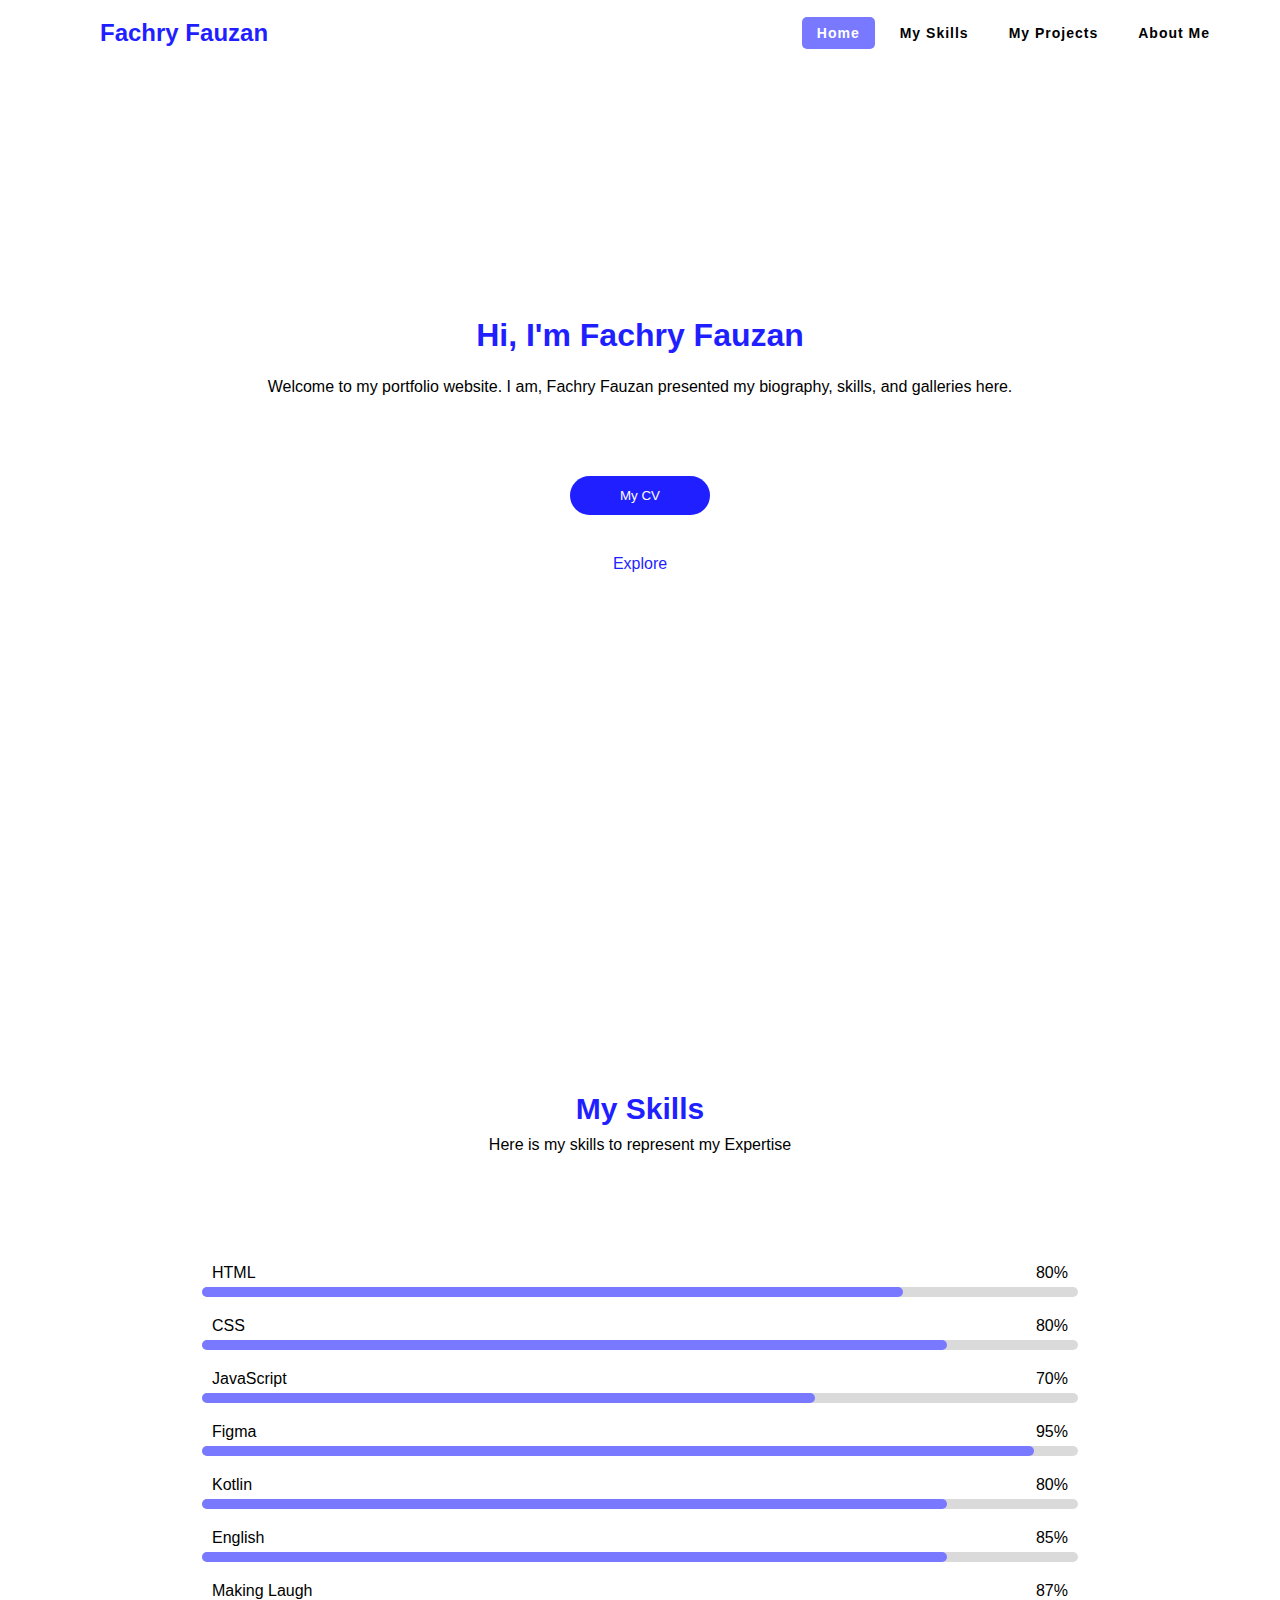
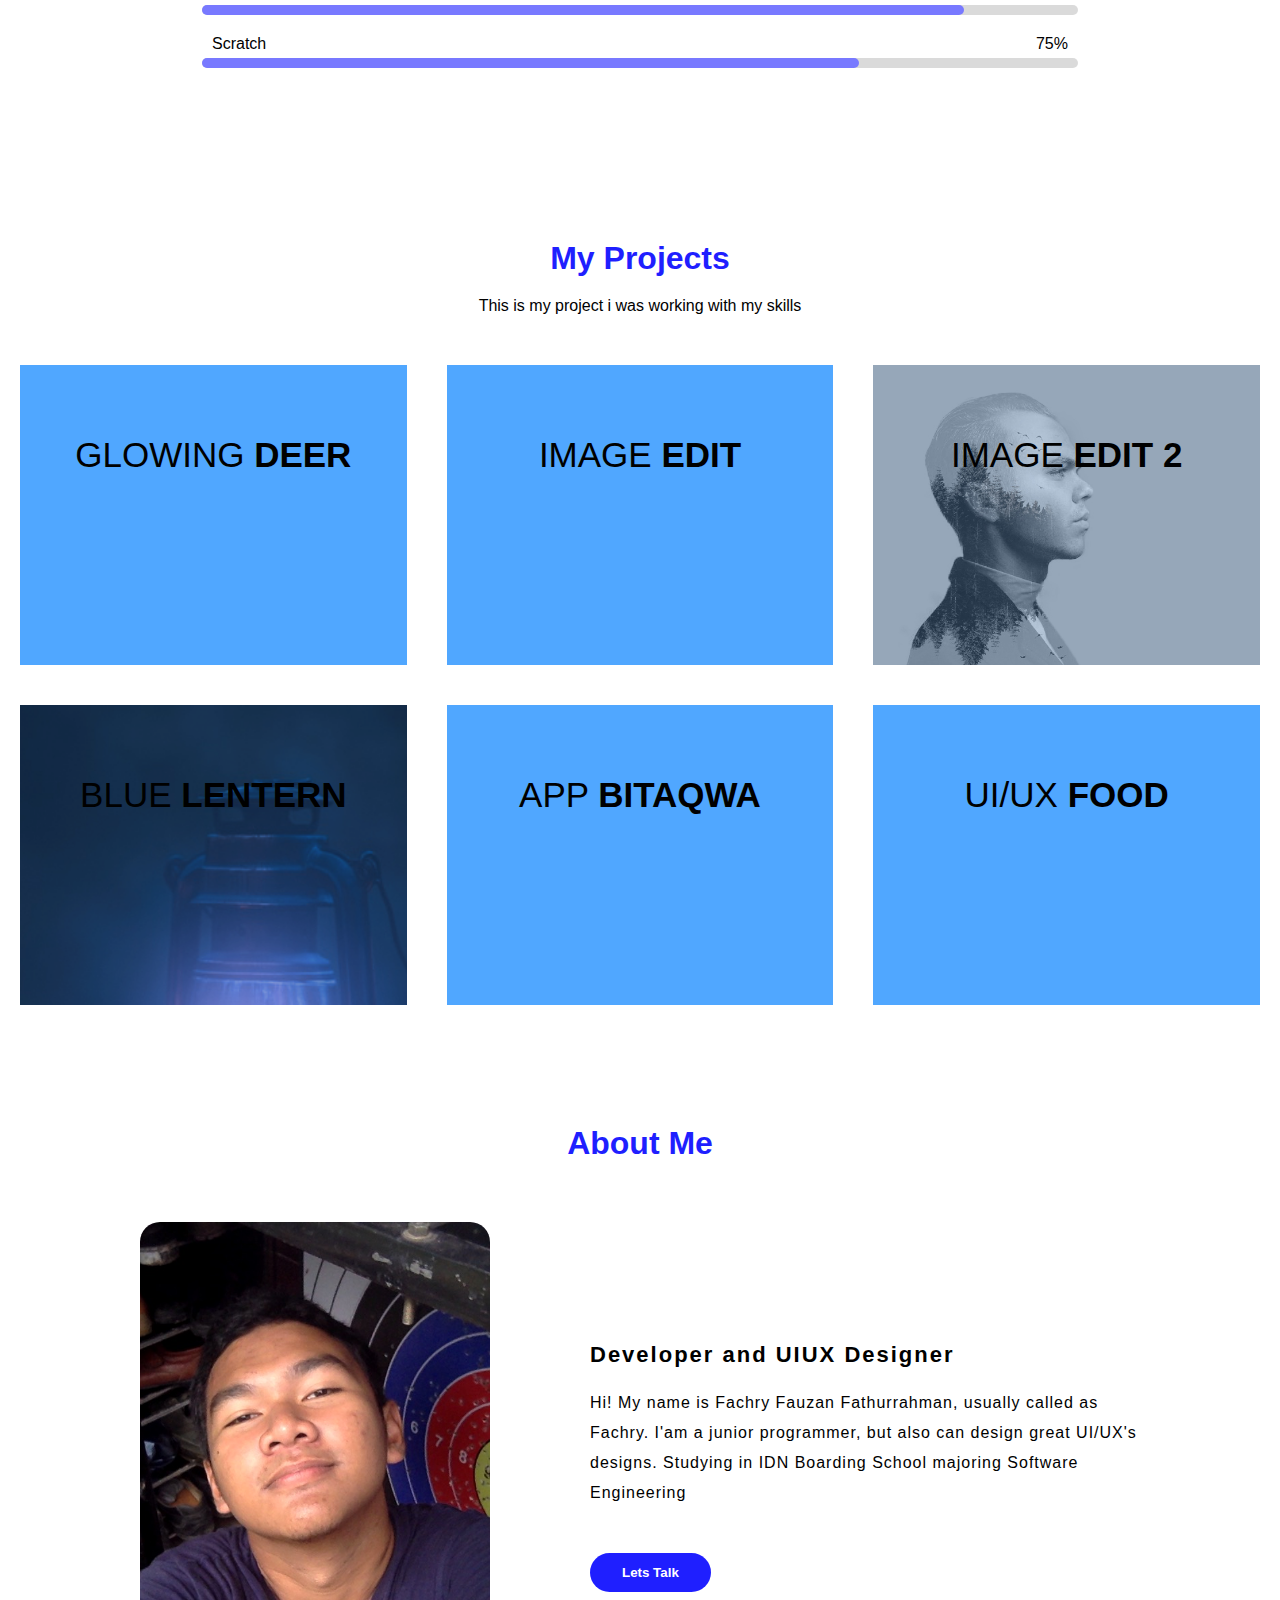
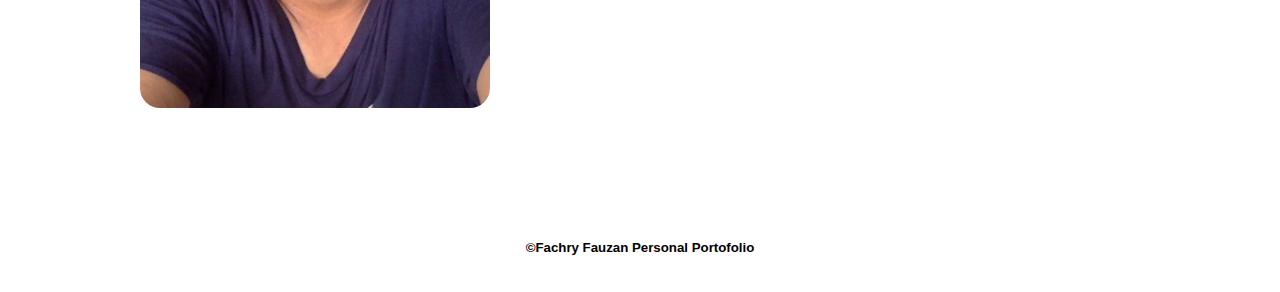
==== index.html @ 380371e7 "commit" ====
<!DOCTYPE html>
<html lang="en">
  <head>
    <meta charset="UTF-8" />
    <meta http-equiv="X-UA-Compatible" content="IE=edge" />
    <meta name="viewport" content="width=device-width, initial-scale=1.0" />
    <link rel="icon" type="image/x-icon" href="/img/logo.png" />
    <title>Porto Epep</title>

    <!-- connet to local css  -->
    <link rel="stylesheet" href="css/style.css" />

    <!-- Connecting & Installation Google Font -->
    <link rel="preconnect" href="https://fonts.googleapis.com" />
    <link rel="preconnect" href="https://fonts.gstatic.com" crossorigin />
    <link
      href="https://fonts.googleapis.com/css2?family=Roboto:wght@400;700&display=swap"
      rel="stylesheet"
    />

    <!-- ICONSCOUT -->
    <link
      rel="stylesheet"
      href="https://unicons.iconscout.com/release/v4.0.0/css/line.css"
    />
    <link
      rel="stylesheet"
      href="https://unicons.iconscout.com/release/v4.0.0/css/solid.css"
    />

    <!-- SWIPERJS -->
    <link
      rel="stylesheet"
      href="https://cdn.jsdelivr.net/npm/swiper@8/swiper-bundle.min.css"
    />
  </head>

  <body>
    <!-- navbar -->

    <nav>
      <div class="logo">
        <h2>Fachry Fauzan</h1>
      </div>
      <input type="checkbox" id="click" />
      <label for="click" class="menu-btn">
        <i class="fa-solid fa-bars"></i>
      </label>
      <ul>
        <li><a class="active" href="#">Home</a></li>
        <li><a href="#skill">My Skills</a></li>
        <li><a href="#projects">My Projects</a></li>
        <li><a href="#aboutme">About Me</a></li>
      </ul>
    </nav>

    <!-- end navbar -->

    <!-- header -->

    <header>
      <div class="bg-image"></div>
      <div class="container header__container">
        <div class="header__content">
          <h1 class="header__title">Hi, I'm Fachry Fauzan</h1>
          <p class="header__text">
            Welcome to my portfolio website. I am, Fachry Fauzan presented my
            biography, skills, and galleries here.
          </p>
          <div style="display: flex; flex-direction: column">
            <div>
              <button class="btn__cv">
                <a href="img/my_vc.png" id="cv" download="CV.png">My CV</a>
              </button>
            </div>

            <a href="#skill" class="btn__next" style="padding: 10px">Explore</a>
          </div>
        </div>
      </div>
    </header>

    <!-- end header -->

    <!-- My skills  -->

    <div class="skills_section" id="skill">
      <div class="skills_head" style="padding-top: 140px;">
        <div id="myskills"></div>
        <h1 style="padding-top: 20px">My Skills</h1>
        <p>Here is my skills to represent my Expertise</p>
      </div>

      <div class="skills_main">
        <div class="skill_bar">
          <div class="info">
            <p>HTML</p>
            <p>80%</p>
          </div>
          <div class="bar">
            <span class="html"></span>
          </div>
        </div>
        <div class="skill_bar">
          <div class="info">
            <p>CSS</p>
            <p>80%</p>
          </div>
          <div class="bar">
            <span class="css"></span>
          </div>
        </div>
        <div class="skill_bar">
          <div class="info">
            <p>JavaScript</p>
            <p>70%</p>
          </div>
          <div class="bar">
            <span class="js"></span>
          </div>
        </div>
        <div class="skill_bar">
          <div class="info">
            <p>Figma</p>
            <p>95%</p>
          </div>
          <div class="bar">
            <span class="figma"></span>
          </div>
        </div>
        <div class="skill_bar">
          <div class="info">
            <p>Kotlin</p>
            <p>80%</p>
          </div>
          <div class="bar">
            <span class="kotlin"></span>
          </div>
        </div>
        <div class="skill_bar">
          <div class="info">
            <p>English</p>
            <p>85%</p>
          </div>
          <div class="bar">
            <span class="english"></span>
          </div>
        </div>
        <div class="skill_bar">
          <div class="info">
            <p>Making Laugh</p>
            <p>87%</p>
          </div>
          <div class="bar">
            <span class="laugh"></span>
          </div>
        </div>
        <div class="skill_bar">
          <div class="info">
            <p>Scratch</p>
            <p>75%</p>
          </div>
          <div class="bar">
            <span class="scratch"></span>
          </div>
        </div>
      </div>
    </div>

    <!-- my projects  -->

    <!--image card layout start-->

    <div class="imgcard__container">
      <div class="imgcard__header" style="margin-top: 30px;">
        <div id="projects"></div>
        <h1 style="padding-top: 100px">My Projects</h1>
        
        <p>This is my project i was working with my skills</p>
      </div>
      <!--image row start-->

      <div class="row">
        <!--image card start-->

        <div class="image">
          <img src="./img/glowing_rusa.jpg" alt="" class="img__content1" />
          <div class="details">
            <h2>Glowing <span>Deer</span></h2>
            <p>
              I made this "Glowing Deer" project using Photoshop. why is it
              called "Glowing Rusa"?, because its horns are glowing
            </p>
            <!-- <div class="more">
              <a href="#" class="read-more">Read <span>More</span></a>
              <div class="icon-links">
                <a href="#"><i class="fas fa-heart"></i></a>
                <a href="#"><i class="fas fa-eye"></i></a>
                <a href="#"><i class="fas fa-paperclip"></i></a>
              </div>
            </div> -->
          </div>
        </div>

        <!--image card end-->

        <!--image card start-->

        <div class="image">
          <img src="img/tortoise.jpg" alt="" class="img__content2" />
          <div class="details">
            <h2>Image <span>Edit</span></h2>
            <p>
              I made this one also in Photoshop. This one is pretty hard to do
              because you have to use many layers.
            </p>
            <!-- <div class="more">
              <a href="#" class="read-more">Read <span>More</span></a>
              <div class="icon-links">
                <a href="#"><i class="fas fa-heart"></i></a>
                <a href="#"><i class="fas fa-eye"></i></a>
                <a href="#"><i class="fas fa-paperclip"></i></a>
              </div>
            </div> -->
          </div>
        </div>

        <!--image card end-->

        <!--image card start-->

        <div class="image">
          <img src="img/projek_banyu.jpg" alt="" class="img__content3" />
          <div class="details">
            <h2>Image <span>Edit 2</span></h2>
            <p>
              Another Photoshop project. My friend teached me nd my other
              friends how to edit like this.
            </p>
            <!-- <div class="more">
              <a href="#" class="read-more">Read <span>More</span></a>
              <div class="icon-links">
                <a href="#"><i class="fas fa-heart"></i></a>
                <a href="#"><i class="fas fa-eye"></i></a>
                <a href="#"><i class="fas fa-paperclip"></i></a>
              </div>
            </div> -->
          </div>
        </div>
        <!--image card end-->
      </div>
      <!--image row end-->
      <!--image row start-->
      <div class="row">
        <!--image card start-->
        <div class="image">
          <img src="img/lentern.jpg" alt="" class="img__content4" />
          <div class="details">
            <h2>Blue <span>Lentern</span></h2>
            <p>
              Yep, another Photoshop, but not like others. This one is very easy
              to do.
            </p>
            <!-- <div class="more">
              <a href="#" class="read-more">Read <span>More</span></a>
              <div class="icon-links">
                <a href="#"><i class="fas fa-heart"></i></a>
                <a href="#"><i class="fas fa-eye"></i></a>
                <a href="#"><i class="fas fa-paperclip"></i></a>
              </div>
            </div> -->
          </div>
        </div>
        <!--image card end-->
        <!--image card start-->
        <div class="image">
          <img src="5.jpg" alt="" class="img__content5" />
          <div class="details">
            <h2>App <span>Bitaqwa</span></h2>
            <p>
              I made this in Android Studio, with Kotlin as the language of it.
              This thing is pretty hard to do.
            </p>
            <!-- <div class="more">
              <a href="#" class="read-more">Read <span>More</span></a>
              <div class="icon-links">
                <a href="#"><i class="fas fa-heart"></i></a>
                <a href="#"><i class="fas fa-eye"></i></a>
                <a href="#"><i class="fas fa-paperclip"></i></a>
              </div>
            </div> -->
          </div>
        </div>
        <!--image card end-->
        <!--image card start-->
        <div class="image">
          <img src="6.jpg" alt="" class="img__content6" />
          <div class="details">
            <h2>UI/UX <span>Food</span></h2>
            <p>
              I made this UI/UX design in Figma. This project was won a UI/UX
              Design Competition in my school.
            </p>
            <!-- <div class="more">
              <a href="#" class="read-more">Read <span>More</span></a>
              <div class="icon-links">
                <a href="#"><i class="fas fa-heart"></i></a>
                <a href="#"><i class="fas fa-eye"></i></a>
                <a href="#"><i class="fas fa-paperclip"></i></a>
              </div>
            </div> -->
          </div>
        </div>
        <!--image card end-->
      </div>
      <!--image row end-->
    </div>
    <!--image card layout end-->

    <!-- about me  -->

    <section class="about">
      
      <div id="aboutme"></div>
        <h1 style="display: flex; justify-content: center; font-size: 32px;
  color: var(--color-primary); margin-top: 30px; margin-bottom: 20px; padding-top: 70px;">About Me</h1>
      </div>
      <div class="aboutmain">
        <div class="img__about">
          <img src="./img/gantengbet.png" alt="Handsome" />
        </div>
        <div class="about__text">
          <h5 class="arc">Developer and UIUX Designer</h5>
          <p class="ff">
            Hi! My name is Fachry Fauzan Fathurrahman, usually called as Fachry.
            I'am a junior programmer, but also can design great UI/UX's designs.
            Studying in IDN Boarding School majoring Software Engineering
          </p>
          <button class="btn__letstalk" type="button" id="btn">
            <a href="https://wa.me/6281222199154?texe=halo+nama+saya+Fachry"
              >Lets Talk</a
            >
          </button>
        </div>
      </div>
    </section>

    <script src="/js/main.js"></script>
    <script src="https://kit.fontawesome.com/2e2fa23b00.js" crossorigin="anonymous"></script>

    <footer class="footer">
    <h5>©Fachry Fauzan Personal Portofolio</h5>
  </footer>

  </body>

  <script src="/js/main.js"></script>
    <script src="https://kit.fontawesome.com/2e2fa23b00.js" crossorigin="anonymous"></script>
  
</html>
---- css/style.css ----
* {
  margin: 0;
  padding: 0;
  border: 0;
  outline: 0;
  scroll-behavior: smooth;
  list-style: none;
  text-decoration: none;
  box-sizing: border-box;
}

html {
  scroll-behavior: smooth;
}

:root {
  --color-primary: #1f1fff;
  --color-lightblue: #7879ff;
  --color-bg1: #f2f2ff;
  --color-bg2: #ffffff;

  transition: all 500ms ease;
}

.container {
  width: 85%;
  margin: 0 auto;
}

/* global style  */

body {
  font-family: "Poppins", sans-serif;
  color: black;
  background: var(--color-bg2);
}

h1,
h2,
h3,
h4,
p,
a {
  color: black;
}

/* end global style  */

/* nav  */

.logo h2 {
  font-size: 1.5rem;
  color: var(--color-primary);
}
nav {
  display: flex;
  height: 65px;
  width: 100%;
  background: white;
  align-items: center;
  justify-content: space-between;
  padding: 0 50px 0 100px;
  flex-wrap: wrap;
  z-index: 10;
  position: fixed;
}
nav .logo {
  color: #fff;
  font-size: 25px;
  font-weight: 600;
}
nav ul {
  display: flex;
  flex-wrap: wrap;
  list-style: none;
}
nav ul li {
  margin: 0 5px;
}
nav ul li a {
  color: black;
  text-decoration: none;
  font-size: 14px;
  font-weight: 600;
  padding: 8px 15px;
  border-radius: 5px;
  letter-spacing: 1px;
  transition: all 0.3s ease;
}
nav ul li a.active,
nav ul li a:hover {
  color: white;
  background: var(--color-lightblue);
}
nav .menu-btn i {
  color: var(--color-primary);
  font-size: 22px;
  cursor: pointer;
  display: none;
}
input[type="checkbox"] {
  display: none;
}
@media (max-width: 912px) {
  nav {
    padding: 0 40px 0 50px;
  }
}
@media (max-width: 768px) {
  nav .menu-btn i {
    display: block;
  }
  #click:checked ~ .menu-btn i:before {
    content: "\f00d";
  }
  nav ul {
    position: fixed;
    top: 80px;
    left: -100%;
    background: white;
    height: 100vh;
    width: 100%;
    text-align: center;
    display: block;
    transition: all 0.3s ease;
    z-index: 9999;
  }
  #click:checked ~ ul {
    left: 0;
  }
  nav ul li {
    width: 100%;
    margin: 40px 0;
  }
  nav ul li a {
    width: 100%;
    margin-left: -100%;
    display: block;
    font-size: 20px;
    transition: 0.6s cubic-bezier(0.68, -0.55, 0.265, 1.55);
  }
  #click:checked ~ ul li a {
    margin-left: 0px;
  }
  nav ul li a.active,
  nav ul li a:hover {
    background: none;
    color: var(--color-lightblue);
  }
}

@media (max-width: 480px) {
  nav {
    position: fixed;
  }
  nav ul {
    height: 100%;
  }
}

/* header  */

header {
  background: var(--color-bg2);
  display: flex;
  align-items: center;
  justify-content: center;
  height: 100vh;
}

.header__container {
  position: absolute;
  width: 100%;
  padding: 40px;
  text-align: center;
}

.header__title {
  color: var(--color-primary);
  font-size: 2rem;
  font-weight: bold;
  margin-bottom: 1.5rem;
}

.header__text {
  font-size: 1rem;
  margin-bottom: 5rem;
  text-align: center;
}

@media screen and (max-width: 768px) {
  p.ff {
    padding-right: 20px;
    font
  }

}

@media screen and (max-width: 480px) {
  header {
    height: 150vh;
  }
  
}

.btn__cv {
  padding: 12px 50px;
  border-radius: 30px;
  background-color: var(--color-primary);
  margin-bottom: 30px;
}

.btn__cv a{
  color: white;
  
}

.btn__next {
  color: var(--color-primary);
}

/* end header  */

/* my skills  */

.skills_section {
  width: 100%;
  height: 90vh;
  padding: 20px 15%;
  background-color: var(--color-bg2);
  display: flex;
  align-items: center;
  justify-content: center;
  flex-direction: column;
}
.skills_head {
  width: 100%;
  margin-bottom: 100px;
  display: grid;
  place-items: center;
  text-align: center;
}
.skills_head h1 {
  color: var(--color-primary);
  font-size: 30px;
  margin-bottom: 10px;
}
.skill_bar {
  padding: 10px;
}
.skills_main {
  width: 100%;
}
.skills_main .skill_bar .info {
  display: flex;
  justify-content: space-between;
  align-items: center;
  padding: 0 10px;
}
.skill_bar .info p:nth-child(2) {
  font-weight: 500;
}
.skill_bar .bar {
  width: 100%;
  height: 10px;
  background-color: rgba(0, 0, 0, 0.144);
  border-radius: 25px;
  margin-top: 5px;
  position: relative;
}
.skill_bar .bar span {
  width: 50%;
  height: 100%;
  position: absolute;
  background-color: var(--color-lightblue);
  border-radius: 25px;
}
.skill_bar .bar .html {
  width: 80%;
  animation: html 2s;
}
@keyframes html {
  0% {
    width: %;
  }
  100% {
    width: 100%;
  }
}
.skill_bar .bar .css {
  width: 85%;
  animation: css 2s;
}
@keyframes css {
  0% {
    width: 0%;
  }
  100% {
    width: 80%;
  }
}
.skill_bar .bar .js {
  width: 70%;
  animation: sass 2s;
}
@keyframes sass {
  0% {
    width: 0%;
  }
  100% {
    width: 70%;
  }
}
.skill_bar .bar .figma {
  width: 95%;
  animation: css 2s;
}
@keyframes js {
  0% {
    width: 0%;
  }
  100% {
    width: 95%;
  }
}
.skill_bar .bar .kotlin {
  width: 85%;
  animation: react 2s;
}
@keyframes react {
  0% {
    width: 0%;
  }
  100% {
    width: 85%;
  }
}
.skill_bar .bar .english {
  width: 85%;
  animation: node 2s;
}
@keyframes node {
  0% {
    width: 0%;
  }
  100% {
    width: 85%;
  }
}
.skill_bar .bar .laugh {
  width: 87%;
  animation: express 2s;
}
@keyframes express {
  0% {
    width: 0%;
  }
  100% {
    width: 87%;
  }
}
.skill_bar .bar .scratch {
  width: 75%;
  animation: mongo 2s;
}
@keyframes mongo {
  0% {
    width: 0%;
  }
  100% {
    width: 75%;
  }
}

/* my projects  */

.imgcard__header {
  width: 100%;
  margin-bottom: 30px;
  display: grid;
  place-items: center;
  text-align: center;
}

.imgcard__header h1 {
  margin-bottom: 20px;
  color: var(--color-primary);
  display: grid;
  place-items: center;
  text-align: center;
}

.img__content1 {
  height: auto;
  width: 460px;
}

.img__content2 {
  height: auto;
  width: 460px;
}

.img__content3 {
  height: auto;
  width: 460px;
}

.img__content4 {
  height: auto;
  width: 460px;
}

.row {
  width: 100%;
  display: flex;
  justify-content: center;
  flex-wrap: wrap;
}

.image {
  background: #50a7ff;
  position: relative;
  flex: 1;
  max-width: 460px;
  height: 300px;
  margin: 20px;
  overflow: hidden;
}

.image img {
  opacity: 0.8;
  position: relative;
  vertical-align: top;
  transition: 0.6s;
  transition-property: opacity;
}

.image:hover img {
  opacity: 1;
}

.image .details {
  position: absolute;
  top: 0;
  right: 0;
  color: #fff;
  width: 100%;
  height: 100%;
}

.image .details h2 {
  text-align: center;
  font-size: 35px;
  text-transform: uppercase;
  font-weight: 300;
  margin-top: 70px;
  transition: 0.4s;
  transition-property: transform;
}

.image .details h2 span {
  font-weight: 900;
}

.image:hover .details h2 {
  transform: translateY(-30px);
}

.image .details p {
  margin: 30px 30px 0 30px;
  font-size: 18px;
  font-weight: 600;
  text-align: center;
  opacity: 0;
  transition: 0.6s;
  transition-property: opacity, transform;
}

.image:hover .details p {
  opacity: 1;
  transform: translateY(-40px);
}

.more {
  position: absolute;
  background: rgba(255, 255, 255, 0.8);
  width: 100%;
  display: flex;
  justify-content: space-between;
  align-items: center;
  padding: 15px;
  bottom: -60px;
  transition: 0.6s;
  transition-property: bottom;
}

.image:hover .more {
  bottom: 0;
}

.more .read-more {
  color: #000;
  text-decoration: none;
  font-size: 20px;
  font-weight: 500;
  text-transform: uppercase;
}

.more .read-more span {
  font-weight: 900;
}

.more .icon-links i {
  color: #000;
  font-size: 20px;
}

.more .icon-links a:not(:last-child) i {
  margin-right: 20px;
}

/* Responsive CSS */

@media (max-width: 912px) {
  .html {
    width: 100%;
  }
  .image {
    flex: 100%;
    max-width: 480px;
  }
}

@media (max-width: 480px) {
  .html {
    width: max-content;
  }
  .image .details p {
    font-size: 16px;
  }

  .more .read-more,
  .more .icon-links a i {
    font-size: 18px;
  }
}

/* certifications 

.certifications__header {
  margin-top: 60px;
  width: 100%;
  margin-bottom: 100px;
  display: grid;
  place-items: center;
  text-align: center;
}

.certifications__header h1 {
  color: var(--color-primary);
  margin-bottom: 30px;
  display: grid;
  place-items: center;
  text-align: center;
}

.slider {
  width: 800px;
  height: 500px;
  border-radius: 10px;
  overflow: hidden;
}

.slides {
  width: 500%;
  height: 500px;
  display: flex;
}

.slides input {
  display: none;
}
.gerak {
  height: 100vh;
  display: flex;
  flex-direction: row;
  justify-content: center;
  margin-bottom: 50px;
}

.slide {
  width: 20%;
  transition: 2s;
}

.slide img {
  width: 800px;
  height: 500px;
}

/*css for manual slide navigation*/

/* .navigation-manual {
  position: absolute;
  width: 800px;
  margin-top: -40px;
  display: flex;
  justify-content: center;
}

.manual-btn {
  border: 2px solid #40d3dc;
  padding: 5px;
  border-radius: 10px;
  cursor: pointer;
  transition: 1s;
}

.manual-btn:not(:last-child) {
  margin-right: 40px;
}

.manual-btn:hover {
  background: #40d3dc;
}

#radio1:checked ~ .first {
  margin-left: 0;
}

#radio2:checked ~ .first {
  margin-left: -20%;
}

#radio3:checked ~ .first {
  margin-left: -40%;
}

#radio4:checked ~ .first {
  margin-left: -60%;
} */

/*css for automatic navigation*/

/* .navigation-auto {
  position: absolute;
  display: flex;
  width: 800px;
  justify-content: center;
  margin-top: 460px;
}

.navigation-auto div {
  border: 2px solid #40d3dc;
  padding: 5px;
  border-radius: 10px;
  transition: 1s;
}

.navigation-auto div:not(:last-child) {
  margin-right: 40px;
}

#radio1:checked ~ .navigation-auto .auto-btn1 {
  background: #40d3dc;
}

#radio2:checked ~ .navigation-auto .auto-btn2 {
  background: #40d3dc;
}

#radio3:checked ~ .navigation-auto .auto-btn3 {
  background: #40d3dc;
} */
*/

/* #radio4:checked ~ .navigation-auto .auto-btn4 {
  background: #40d3dc;
} */




.about__text {
  font-size: 50px;
}

.about img {
  height: auto;
  width: 350px;
  border-radius: 20px;
  transition: var(--transition);
}

.about img:hover {
  transform: scale(1.1);
  transition: all ease-in-out 0.3s;
}

.about__text {
  width: 550px;
}

.about__text h1 {
  color: var(--color-primary);
  font-size: 40px;
  margin-bottom: 40px;
}

.about__text h5 {
  font-size: 22px;
  margin-bottom: 20px;
  letter-spacing: 2px;
}

.about__text p {
  font-size: 16px;
  margin-bottom: 45px;
  letter-spacing: 1px;
  line-height: 30px;
}

.aboutmain {
  width: 1100px;
  max-width: 100%;
  padding: 40px 0px;
  margin: auto;
  justify-content: space-around;
  display: flex;
  align-items: center;
  margin-bottom: 50px;
}

.btn__letstalk {
  background: var(--color-primary);
  text-decoration: none;
  border: 2px solid transparent;
  font-weight: bold;
  padding: 10px 30px;
  border-radius: 30px;
  transition: 0.4s;
}

.btn__letstalk a {
  color: white;
}

.btn__letstalk:hover {
  color: var(--color-primary);
  background: transparent;
  border: 2px solid var(--color-primary);
  cursor: pointer;
}

.btn__letstalk:hover a {
  color: var(--color-primary);
}

.footer {
  height: 10vh;
  width: auto;
  align-content: center;
  justify-content: center;
}

.footer h5 {
  display: flex;
  flex-direction: row;
  justify-content: center;
}

@media screen and (max-width: 912px) {
  .about {
    margin-top: 30px;
    margin-bottom: 30px;
  }
  #aboutme h1 {
    
    font-size: 32px;
    color: var(--color-primary);
    margin-bottom: 20px;
  }
  h1 {
    justify-items: center;
  }
  .aboutmain {
    gap: 30px;
  }
  p.ff {
    padding-right: 20px;
  }
  .img__about {
    margin-left: 30px;
  }
}

@media screen and (max-width: 768px) {

  #aboutme h1 {
  display: grid;
  place-items: center;
  text-align: center;
  font-size: 32px;
  color: var(--color-primary);
  margin-bottom: 20px;
  }

  .img__about {
  }
  .aboutmain {
    gap: 30px;
  }
  h5.arc {
    font-size: 18px;
  }

  p.ff {
    font-size: 14px;
  }


  
}

@media screen and (max-width: 480px) {
  .logo {
    font-size: 1rem;
  }
  html {
    width: 130%;
  }

  .toggle {
    width: 20px;
  }

  .aboutmain {
    display: flex;
    flex-direction: column;
  }
  .ff {
    display: flex;
    flex-direction: row;
    text-align: center;
    padding: 30px;
  }
  .arc {
    display: flex;
    justify-content: center;
    padding-top: 30px;
  }
  .btn__letstalk {
    margin-left: 40%;
  }

  #aboutme h1 {
  display: grid;
  place-items: center;
  text-align: center;
  font-size: 32px;
  
}
}
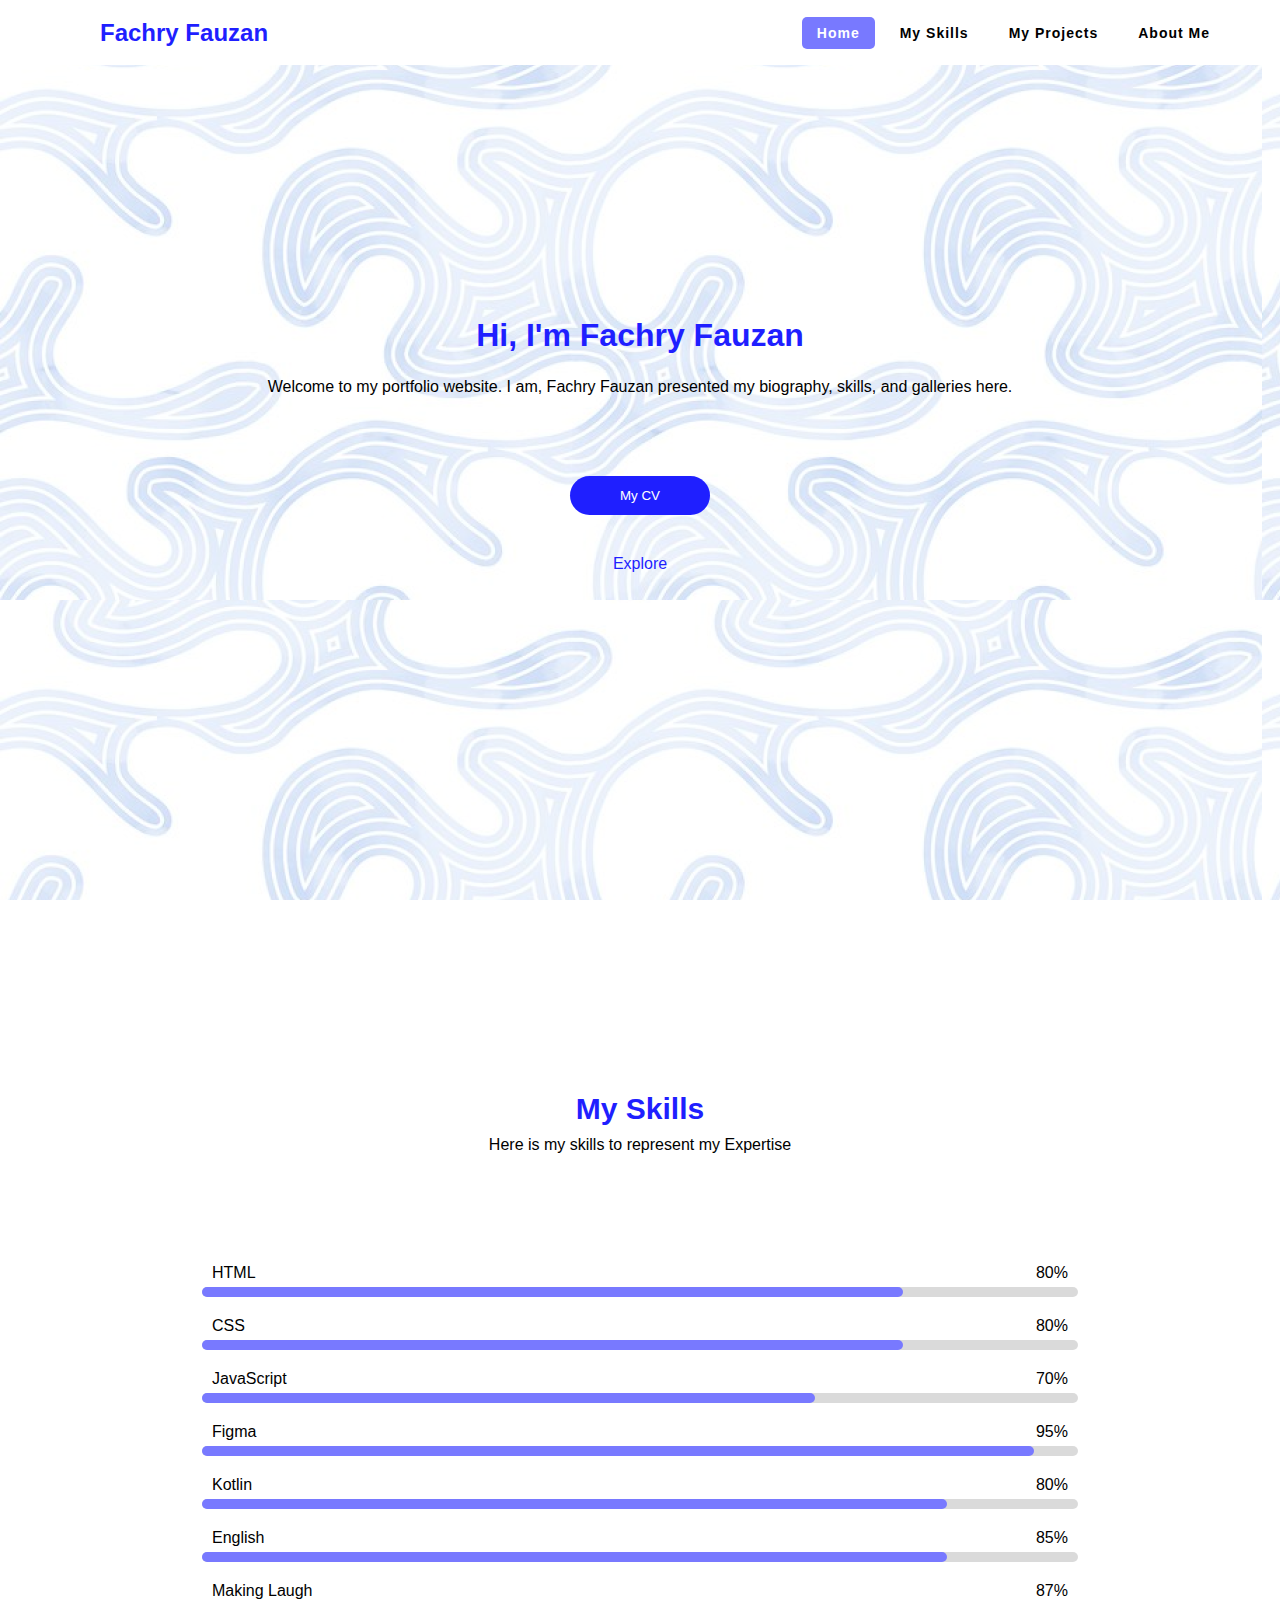
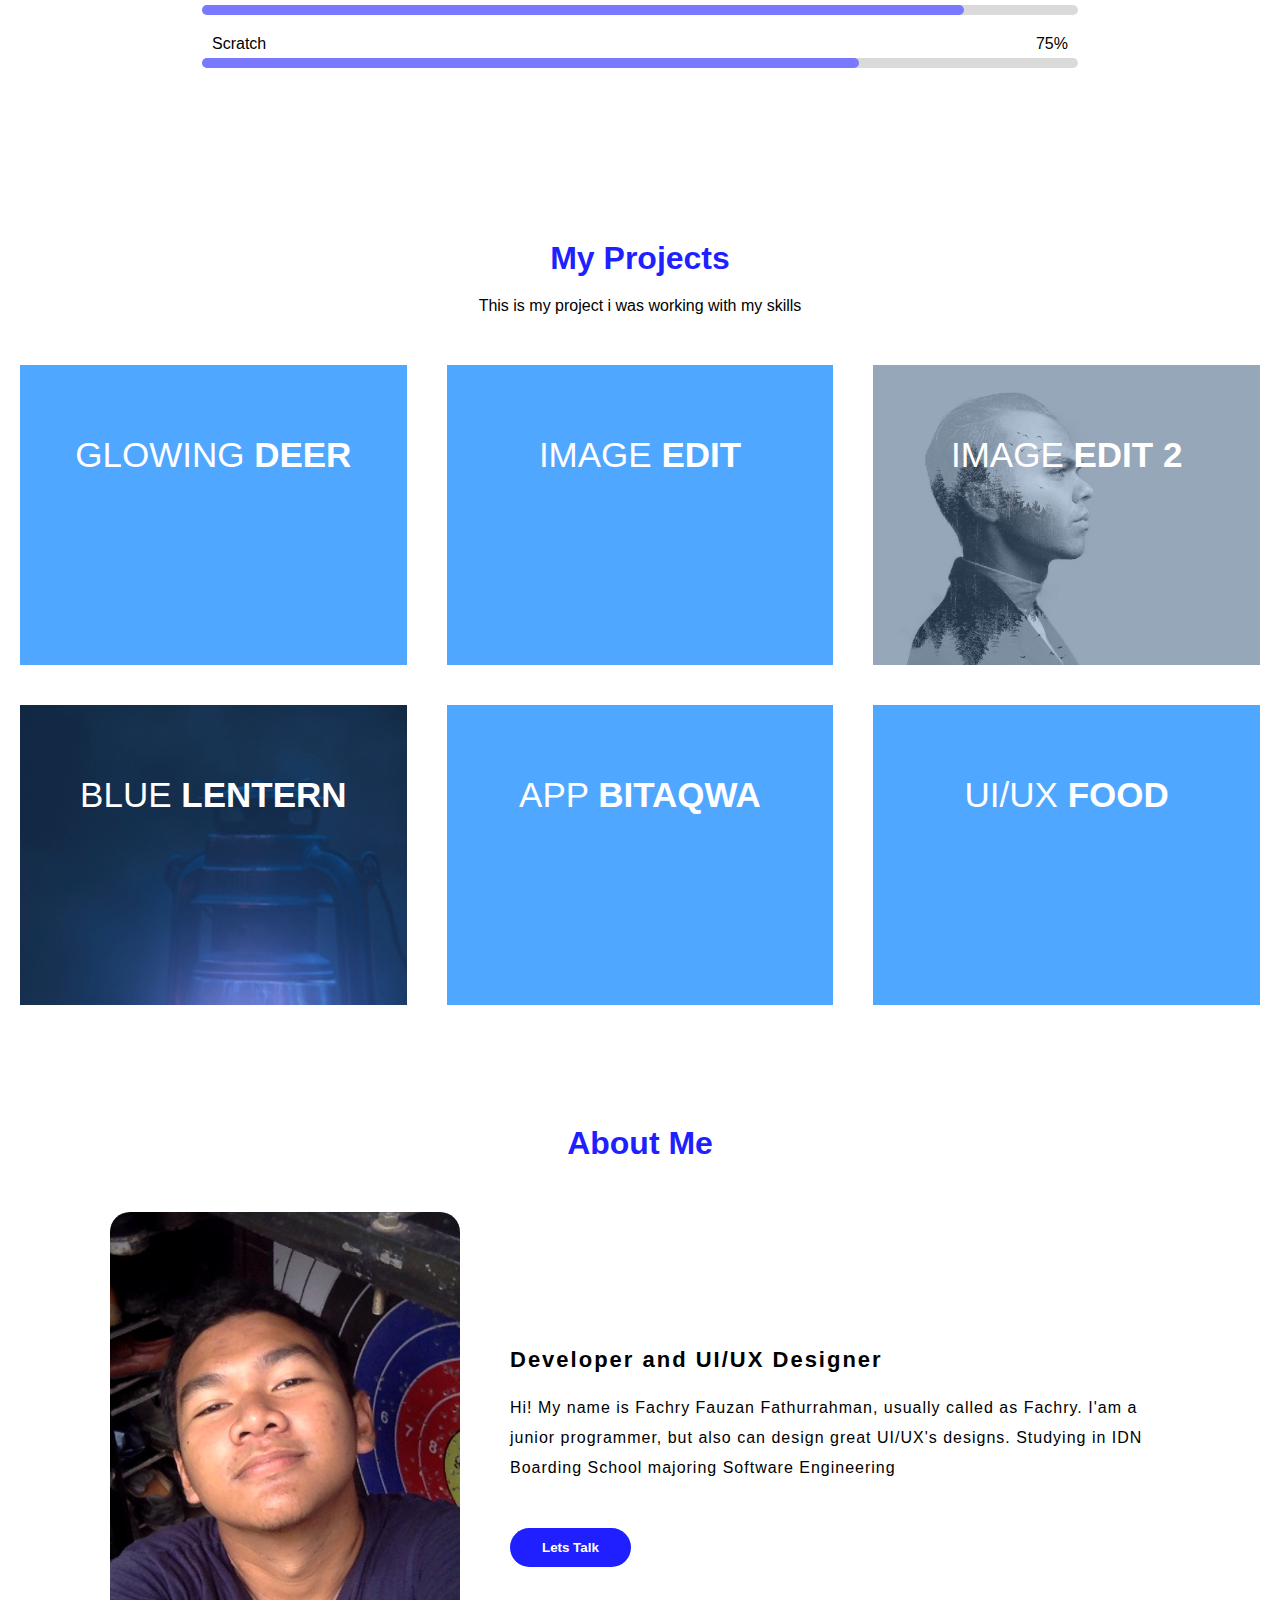
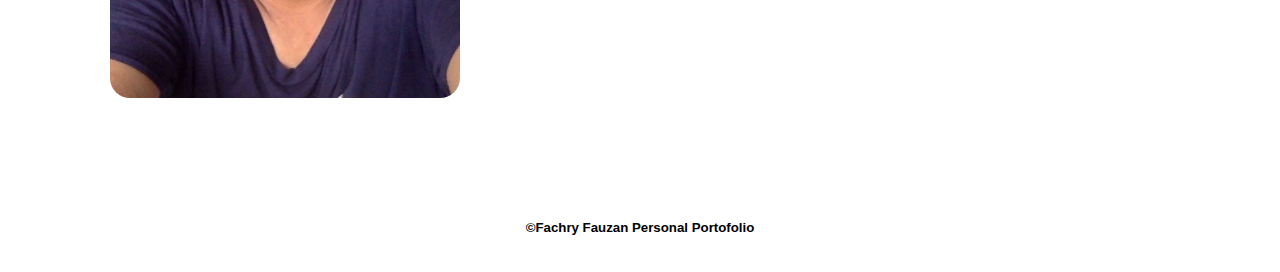
==== commit df958d0a: "p" ====
--- a/index.html
+++ b/index.html
@@ -330,7 +330,7 @@
           <img src="./img/gantengbet.png" alt="Handsome" />
         </div>
         <div class="about__text">
-          <h5 class="arc">Developer and UIUX Designer</h5>
+          <h5 class="arc">Developer and UI/UX Designer</h5>
           <p class="ff">
             Hi! My name is Fachry Fauzan Fathurrahman, usually called as Fachry.
             I'am a junior programmer, but also can design great UI/UX's designs.
--- a/css/style.css
+++ b/css/style.css
@@ -161,7 +161,8 @@
 /* header  */
 
 header {
-  background: var(--color-bg2);
+  background-image: url("../img/bluepattern.png");
+  /* background: var(--color-bg2); */
   display: flex;
   align-items: center;
   justify-content: center;
@@ -191,16 +192,13 @@
 @media screen and (max-width: 768px) {
   p.ff {
     padding-right: 20px;
-    font
-  }
-
+  }
 }
 
 @media screen and (max-width: 480px) {
   header {
     height: 150vh;
   }
-  
 }
 
 .btn__cv {
@@ -210,9 +208,8 @@
   margin-bottom: 30px;
 }
 
-.btn__cv a{
+.btn__cv a {
   color: white;
-  
 }
 
 .btn__next {
@@ -281,14 +278,14 @@
 }
 @keyframes html {
   0% {
-    width: %;
+    width: 80%;
   }
   100% {
     width: 100%;
   }
 }
 .skill_bar .bar .css {
-  width: 85%;
+  width: 80%;
   animation: css 2s;
 }
 @keyframes css {
@@ -369,6 +366,51 @@
   }
   100% {
     width: 75%;
+  }
+}
+
+@media screen and (max-width: 768px) {
+  .skills_head {
+    margin-bottom: 60px;
+  }
+}
+
+@media screen and (max-width: 480px) {
+  .logo {
+    font-size: 1rem;
+  }
+  html {
+    width: 130%;
+  }
+
+  .toggle {
+    width: 20px;
+  }
+
+  .aboutmain {
+    display: flex;
+    flex-direction: column;
+  }
+  .ff {
+    display: flex;
+    flex-direction: row;
+    text-align: center;
+    padding: 30px;
+  }
+  .arc {
+    display: flex;
+    justify-content: center;
+    padding-top: 30px;
+  }
+  .btn__letstalk {
+    margin-left: 40%;
+  }
+
+  #aboutme h1 {
+    display: grid;
+    place-items: center;
+    text-align: center;
+    font-size: 32px;
   }
 }
 
@@ -450,6 +492,7 @@
 
 .image .details h2 {
   text-align: center;
+  color: white;
   font-size: 35px;
   text-transform: uppercase;
   font-weight: 300;
@@ -468,6 +511,7 @@
 
 .image .details p {
   margin: 30px 30px 0 30px;
+  color: white;
   font-size: 18px;
   font-weight: 600;
   text-align: center;
@@ -481,57 +525,36 @@
   transform: translateY(-40px);
 }
 
-.more {
-  position: absolute;
-  background: rgba(255, 255, 255, 0.8);
-  width: 100%;
-  display: flex;
-  justify-content: space-between;
-  align-items: center;
-  padding: 15px;
-  bottom: -60px;
-  transition: 0.6s;
-  transition-property: bottom;
-}
-
 .image:hover .more {
   bottom: 0;
 }
 
-.more .read-more {
-  color: #000;
-  text-decoration: none;
-  font-size: 20px;
-  font-weight: 500;
-  text-transform: uppercase;
-}
-
-.more .read-more span {
-  font-weight: 900;
-}
-
-.more .icon-links i {
-  color: #000;
-  font-size: 20px;
-}
-
-.more .icon-links a:not(:last-child) i {
-  margin-right: 20px;
-}
-
 /* Responsive CSS */
 
 @media (max-width: 912px) {
   .html {
-    width: 100%;
+    width: 130%;
   }
   .image {
     flex: 100%;
     max-width: 480px;
   }
+
+  .imgcard__header h1 {
+    margin-top: 30px;
+  }
+}
+
+@media screen and (max-width: 768px) {
+  .imgcard__header {
+    margin-bottom: 20px;
+  }
 }
 
 @media (max-width: 480px) {
+  .header__content {
+    padding-bottom: 20rem;
+  }
   .html {
     width: max-content;
   }
@@ -697,9 +720,9 @@
   transition: all ease-in-out 0.3s;
 }
 
-.about__text {
+/* .about__text {
   width: 550px;
-}
+} */
 
 .about__text h1 {
   color: var(--color-primary);
@@ -721,6 +744,7 @@
 }
 
 .aboutmain {
+  gap: 50px;
   width: 1100px;
   max-width: 100%;
   padding: 40px 0px;
@@ -729,6 +753,7 @@
   display: flex;
   align-items: center;
   margin-bottom: 50px;
+  padding: 30px 20px;
 }
 
 .btn__letstalk {
@@ -775,7 +800,6 @@
     margin-bottom: 30px;
   }
   #aboutme h1 {
-    
     font-size: 32px;
     color: var(--color-primary);
     margin-bottom: 20px;
@@ -788,25 +812,28 @@
   }
   p.ff {
     padding-right: 20px;
-  }
-  .img__about {
+    width: 90%;
+    margin-right: auto;
+    margin-left: auto;
+  }
+  /* .img__about {
     margin-left: 30px;
+  } */
+  .about img {
+    width: 300px;
   }
 }
 
 @media screen and (max-width: 768px) {
-
   #aboutme h1 {
-  display: grid;
-  place-items: center;
-  text-align: center;
-  font-size: 32px;
-  color: var(--color-primary);
-  margin-bottom: 20px;
-  }
-
-  .img__about {
-  }
+    display: grid;
+    place-items: center;
+    text-align: center;
+    font-size: 32px;
+    color: var(--color-primary);
+    margin-bottom: 20px;
+  }
+
   .aboutmain {
     gap: 30px;
   }
@@ -817,9 +844,6 @@
   p.ff {
     font-size: 14px;
   }
-
-
-  
 }
 
 @media screen and (max-width: 480px) {
@@ -827,7 +851,7 @@
     font-size: 1rem;
   }
   html {
-    width: 130%;
+    width: 100%;
   }
 
   .toggle {
@@ -850,14 +874,15 @@
     padding-top: 30px;
   }
   .btn__letstalk {
-    margin-left: 40%;
+    display: flex;
+    margin-left: auto;
+    margin-right: auto;
   }
 
   #aboutme h1 {
-  display: grid;
-  place-items: center;
-  text-align: center;
-  font-size: 32px;
-  
-}
-}
+    display: grid;
+    place-items: center;
+    text-align: center;
+    font-size: 32px;
+  }
+}
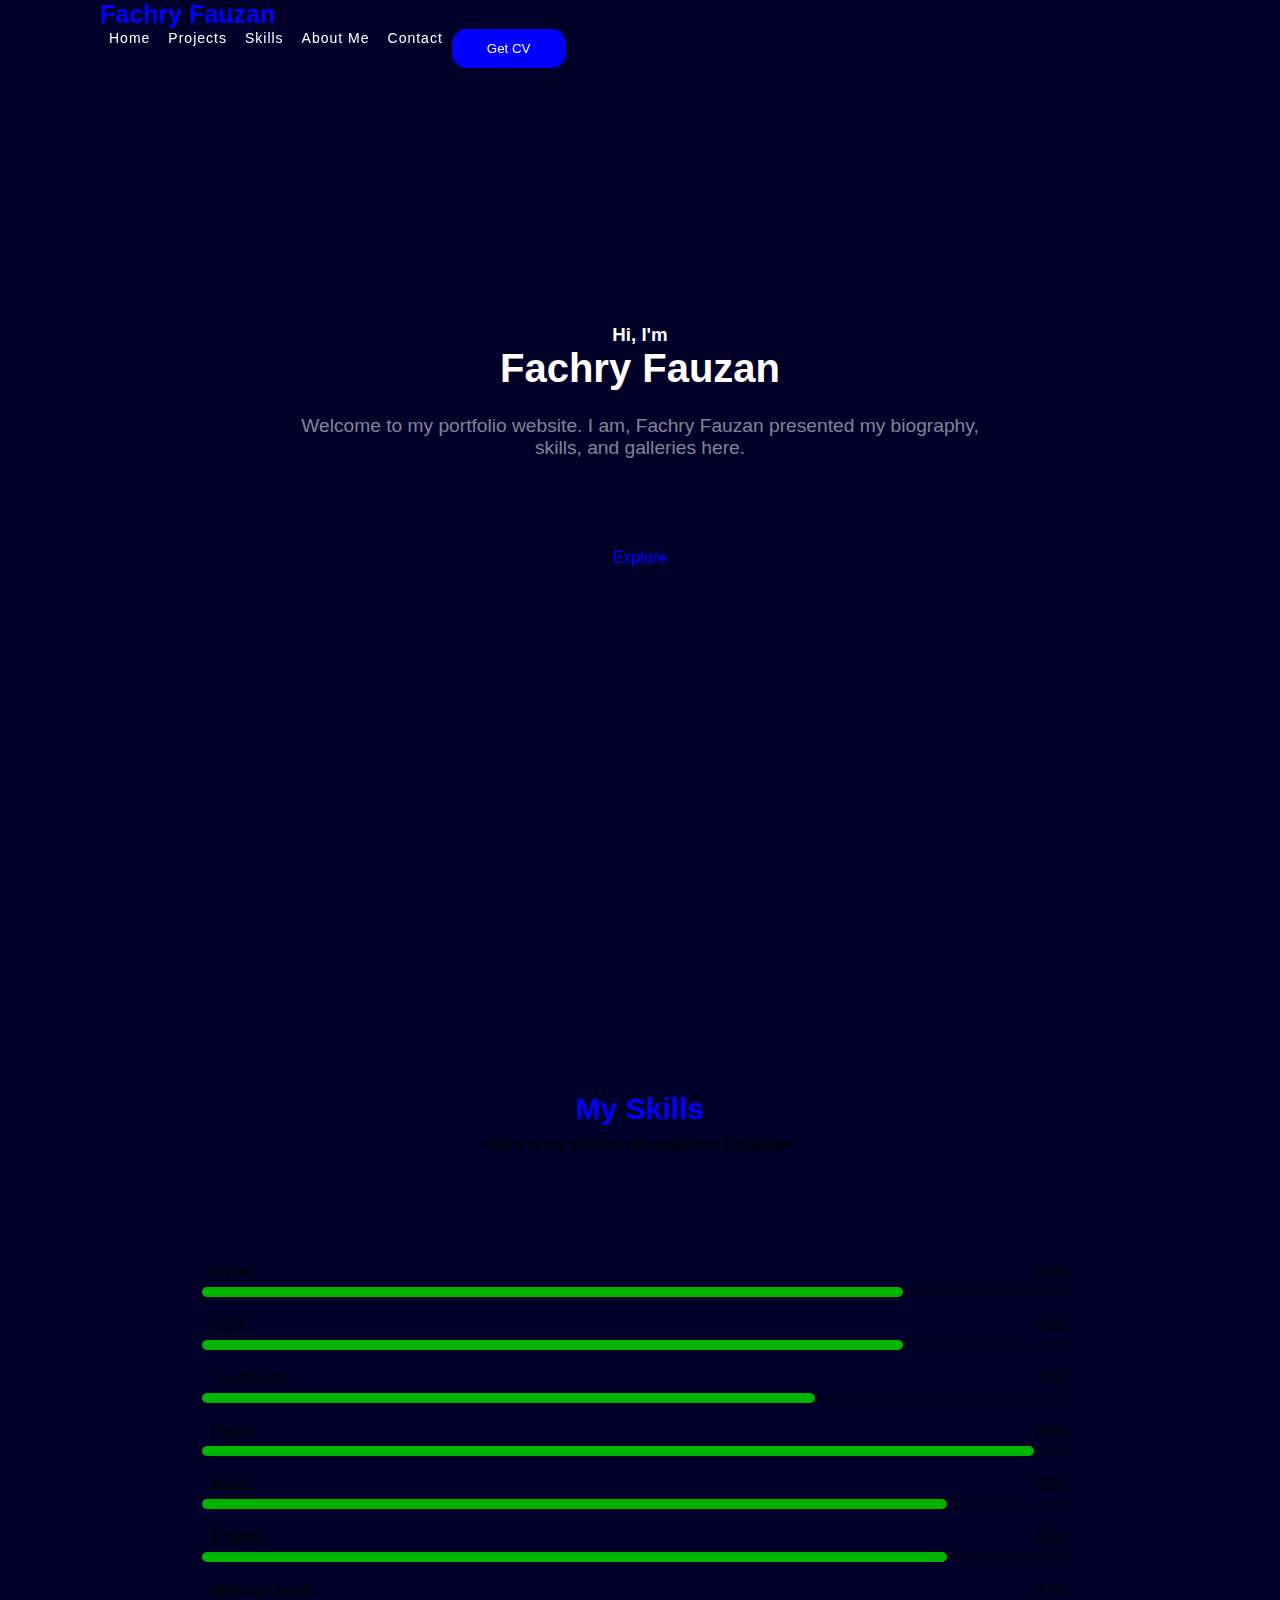
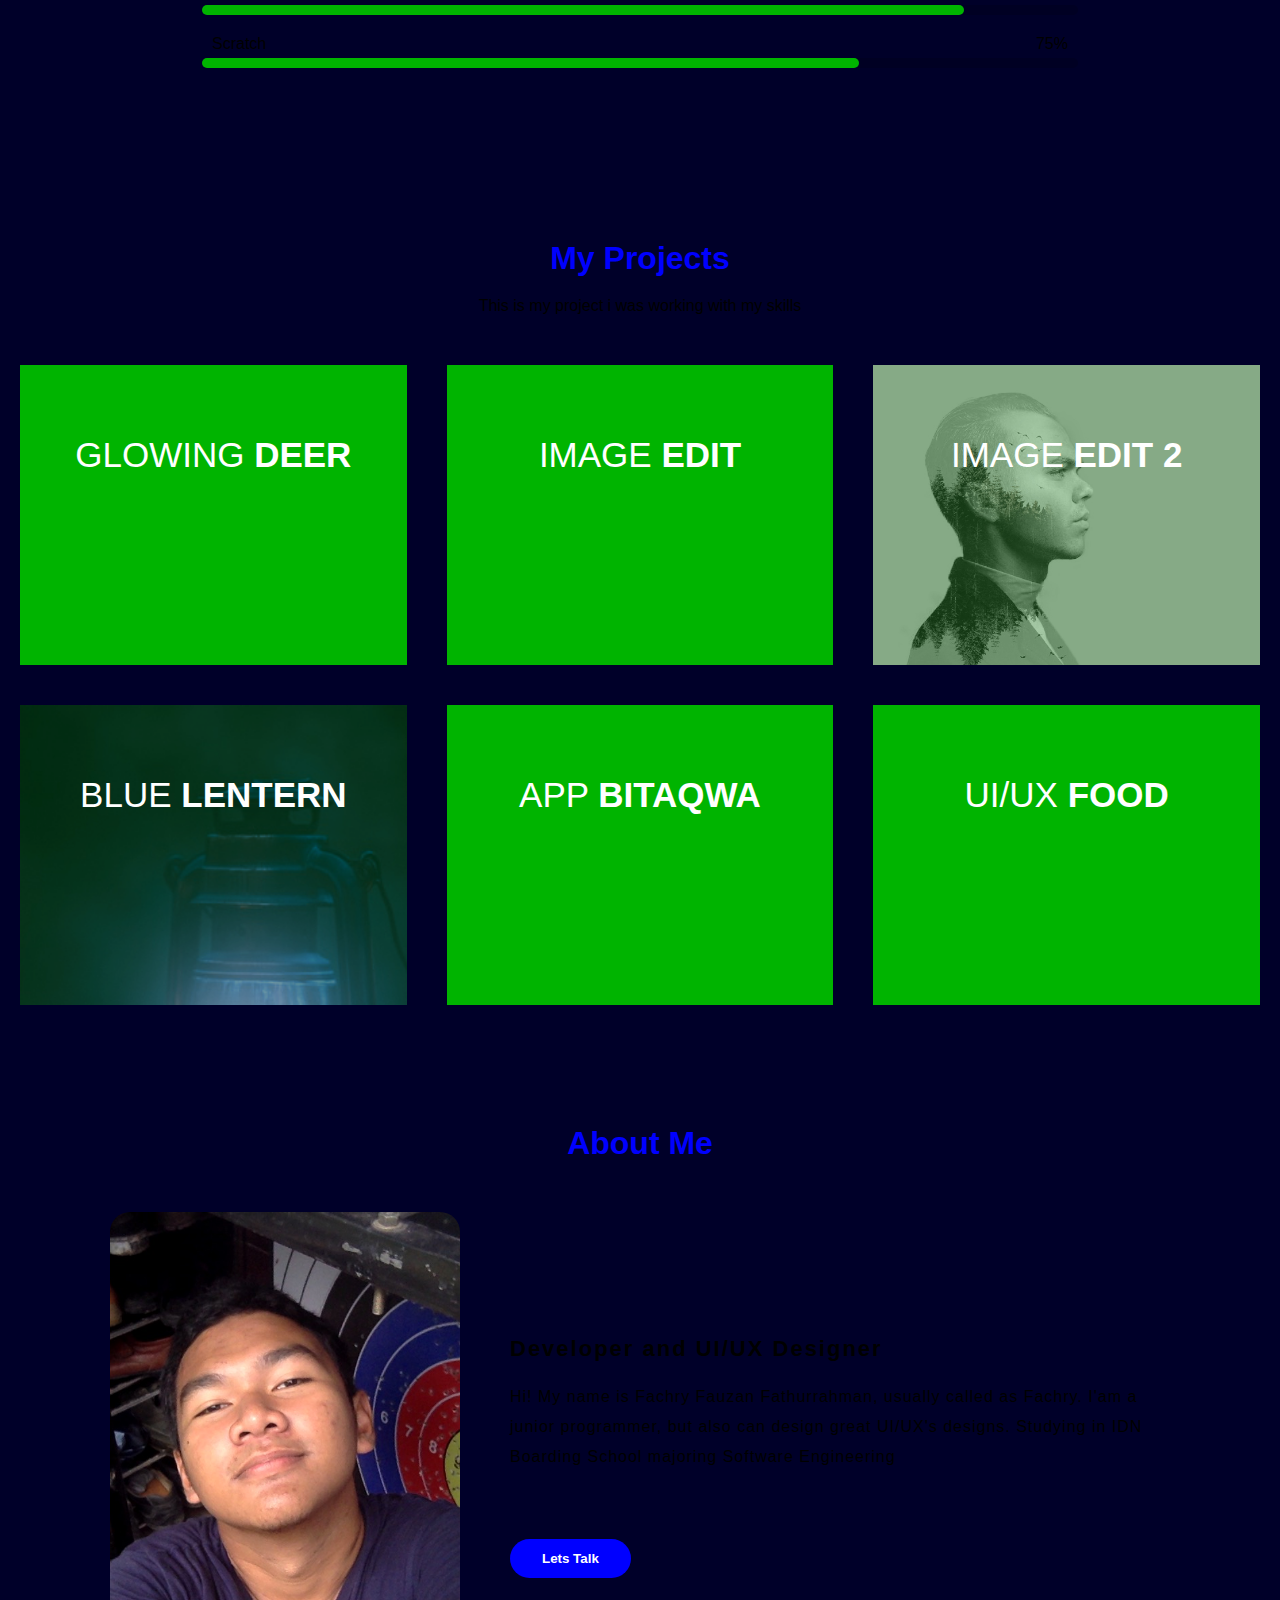
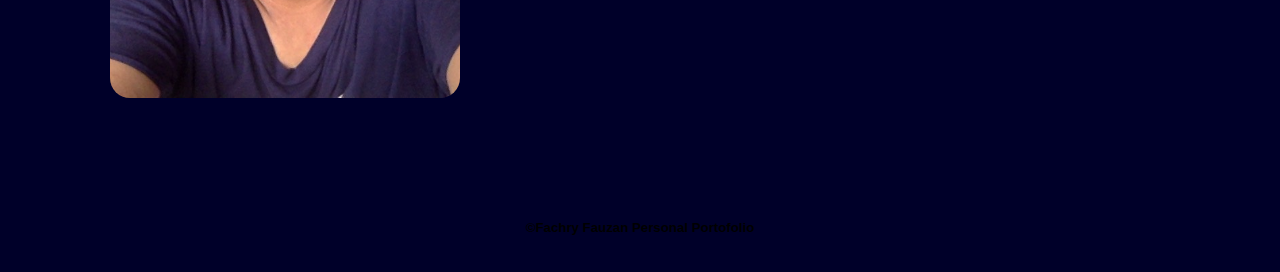
==== commit a559d4ed: "BIG UPDATE STARTED" ====
--- a/index.html
+++ b/index.html
@@ -38,21 +38,23 @@
   <body>
     <!-- navbar -->
 
-    <nav>
-      <div class="logo">
-        <h2>Fachry Fauzan</h1>
-      </div>
-      <input type="checkbox" id="click" />
-      <label for="click" class="menu-btn">
-        <i class="fa-solid fa-bars"></i>
-      </label>
-      <ul>
-        <li><a class="active" href="#">Home</a></li>
-        <li><a href="#skill">My Skills</a></li>
-        <li><a href="#projects">My Projects</a></li>
-        <li><a href="#aboutme">About Me</a></li>
-      </ul>
-    </nav>
+   <nav class="navbar">
+        <div class="navbar-item">
+          <div class="logo">
+            <a href="" class="name">Fachry Fauzan</a>
+          </div>
+          <ul class="menu">
+            <li><a href="#home" class="menu-btn">Home</a></li>
+            <li><a href="#about" class="menu-btn">Projects</a></li>
+            <li><a href="#skills" class="menu-btn">Skills</a></li>
+            <li><a href="#project" class="menu-btn">About Me</a></li>
+            <li><a href="#contact" class="menu-btn">Contact</a></li>
+            <button class="download_cv">
+                <a href="img/my_vc.png" id="cv" download="CV.png">Get CV</a>
+              </button>
+          </ul>
+        </div>
+      </nav>
 
     <!-- end navbar -->
 
@@ -62,17 +64,13 @@
       <div class="bg-image"></div>
       <div class="container header__container">
         <div class="header__content">
-          <h1 class="header__title">Hi, I'm Fachry Fauzan</h1>
+          <h3 class="hi">Hi, I'm</h3>
+          <h1 class="header__title">Fachry Fauzan</h1>
           <p class="header__text">
             Welcome to my portfolio website. I am, Fachry Fauzan presented my
             biography, skills, and galleries here.
           </p>
           <div style="display: flex; flex-direction: column">
-            <div>
-              <button class="btn__cv">
-                <a href="img/my_vc.png" id="cv" download="CV.png">My CV</a>
-              </button>
-            </div>
 
             <a href="#skill" class="btn__next" style="padding: 10px">Explore</a>
           </div>
--- a/css/style.css
+++ b/css/style.css
@@ -14,9 +14,10 @@
 }
 
 :root {
-  --color-primary: #1f1fff;
-  --color-lightblue: #7879ff;
-  --color-bg1: #f2f2ff;
+  --color-primary: #0000ff;
+  --color-hover: #4545fc;
+  --color-lightblue: #00b400;
+  --color-bg1: #000029;
   --color-bg2: #ffffff;
 
   transition: all 500ms ease;
@@ -32,7 +33,7 @@
 body {
   font-family: "Poppins", sans-serif;
   color: black;
-  background: var(--color-bg2);
+  background: var(--color-bg1);
 }
 
 h1,
@@ -48,15 +49,14 @@
 
 /* nav  */
 
-.logo h2 {
-  font-size: 1.5rem;
+.logo a {
   color: var(--color-primary);
 }
 nav {
   display: flex;
   height: 65px;
   width: 100%;
-  background: white;
+  background: none;
   align-items: center;
   justify-content: space-between;
   padding: 0 50px 0 100px;
@@ -64,8 +64,9 @@
   z-index: 10;
   position: fixed;
 }
+
 nav .logo {
-  color: #fff;
+  color: var(--color-primary);
   font-size: 25px;
   font-weight: 600;
 }
@@ -74,23 +75,26 @@
   flex-wrap: wrap;
   list-style: none;
 }
+
+nav ul .menu {
+  justify-items: center;
+}
 nav ul li {
-  margin: 0 5px;
+  margin: 0 0px;
 }
 nav ul li a {
-  color: black;
+  color: white;
   text-decoration: none;
   font-size: 14px;
-  font-weight: 600;
-  padding: 8px 15px;
+  font-weight: 500;
+  padding: 8px 9px;
   border-radius: 5px;
   letter-spacing: 1px;
   transition: all 0.3s ease;
 }
 nav ul li a.active,
 nav ul li a:hover {
-  color: white;
-  background: var(--color-lightblue);
+  color: var(--color-hover);
 }
 nav .menu-btn i {
   color: var(--color-primary);
@@ -98,6 +102,25 @@
   cursor: pointer;
   display: none;
 }
+
+nav ul .download_cv {
+  padding: 12px 35px;
+  border-radius: 15px;
+  background-color: var(--color-primary);
+  margin-bottom: 25px;
+  transition: all 0.3s ease;
+}
+
+nav ul .download_cv:hover {
+  background-color: var(--color-hover);
+  transform: scale(1.1);
+  margin-bottom: 25px;
+}
+
+nav ul .download_cv a {
+  color: white;
+}
+
 input[type="checkbox"] {
   display: none;
 }
@@ -161,15 +184,21 @@
 /* header  */
 
 header {
-  background-image: url("../img/bluepattern.png");
-  /* background: var(--color-bg2); */
+  background: var(--color-bg1);
   display: flex;
   align-items: center;
   justify-content: center;
   height: 100vh;
 }
 
+.hi {
+  color: white;
+}
+
 .header__container {
+  display: flex;
+  justify-content: center;
+  align-items: center;
   position: absolute;
   width: 100%;
   padding: 40px;
@@ -177,16 +206,21 @@
 }
 
 .header__title {
-  color: var(--color-primary);
-  font-size: 2rem;
+  color: white;
+  font-size: 2.5rem;
   font-weight: bold;
   margin-bottom: 1.5rem;
 }
 
 .header__text {
-  font-size: 1rem;
+  display: flex;
+  flex-direction: column;
+  opacity: 50%;
+  color: white;
+  font-size: 1.2rem;
   margin-bottom: 5rem;
   text-align: center;
+  max-width: 700px;
 }
 
 @media screen and (max-width: 768px) {
@@ -201,13 +235,6 @@
   }
 }
 
-.btn__cv {
-  padding: 12px 50px;
-  border-radius: 30px;
-  background-color: var(--color-primary);
-  margin-bottom: 30px;
-}
-
 .btn__cv a {
   color: white;
 }
@@ -224,7 +251,7 @@
   width: 100%;
   height: 90vh;
   padding: 20px 15%;
-  background-color: var(--color-bg2);
+  background-color: var(--color-bg1);
   display: flex;
   align-items: center;
   justify-content: center;
@@ -460,9 +487,9 @@
 }
 
 .image {
-  background: #50a7ff;
+  background: var(--color-lightblue);
   position: relative;
-  flex: 1;
+  flex: 2;
   max-width: 460px;
   height: 300px;
   margin: 20px;
@@ -567,142 +594,6 @@
     font-size: 18px;
   }
 }
-
-/* certifications 
-
-.certifications__header {
-  margin-top: 60px;
-  width: 100%;
-  margin-bottom: 100px;
-  display: grid;
-  place-items: center;
-  text-align: center;
-}
-
-.certifications__header h1 {
-  color: var(--color-primary);
-  margin-bottom: 30px;
-  display: grid;
-  place-items: center;
-  text-align: center;
-}
-
-.slider {
-  width: 800px;
-  height: 500px;
-  border-radius: 10px;
-  overflow: hidden;
-}
-
-.slides {
-  width: 500%;
-  height: 500px;
-  display: flex;
-}
-
-.slides input {
-  display: none;
-}
-.gerak {
-  height: 100vh;
-  display: flex;
-  flex-direction: row;
-  justify-content: center;
-  margin-bottom: 50px;
-}
-
-.slide {
-  width: 20%;
-  transition: 2s;
-}
-
-.slide img {
-  width: 800px;
-  height: 500px;
-}
-
-/*css for manual slide navigation*/
-
-/* .navigation-manual {
-  position: absolute;
-  width: 800px;
-  margin-top: -40px;
-  display: flex;
-  justify-content: center;
-}
-
-.manual-btn {
-  border: 2px solid #40d3dc;
-  padding: 5px;
-  border-radius: 10px;
-  cursor: pointer;
-  transition: 1s;
-}
-
-.manual-btn:not(:last-child) {
-  margin-right: 40px;
-}
-
-.manual-btn:hover {
-  background: #40d3dc;
-}
-
-#radio1:checked ~ .first {
-  margin-left: 0;
-}
-
-#radio2:checked ~ .first {
-  margin-left: -20%;
-}
-
-#radio3:checked ~ .first {
-  margin-left: -40%;
-}
-
-#radio4:checked ~ .first {
-  margin-left: -60%;
-} */
-
-/*css for automatic navigation*/
-
-/* .navigation-auto {
-  position: absolute;
-  display: flex;
-  width: 800px;
-  justify-content: center;
-  margin-top: 460px;
-}
-
-.navigation-auto div {
-  border: 2px solid #40d3dc;
-  padding: 5px;
-  border-radius: 10px;
-  transition: 1s;
-}
-
-.navigation-auto div:not(:last-child) {
-  margin-right: 40px;
-}
-
-#radio1:checked ~ .navigation-auto .auto-btn1 {
-  background: #40d3dc;
-}
-
-#radio2:checked ~ .navigation-auto .auto-btn2 {
-  background: #40d3dc;
-}
-
-#radio3:checked ~ .navigation-auto .auto-btn3 {
-  background: #40d3dc;
-} */
-*/
-
-/* #radio4:checked ~ .navigation-auto .auto-btn4 {
-  background: #40d3dc;
-} */
-
-
-
 
 .about__text {
   font-size: 50px;
